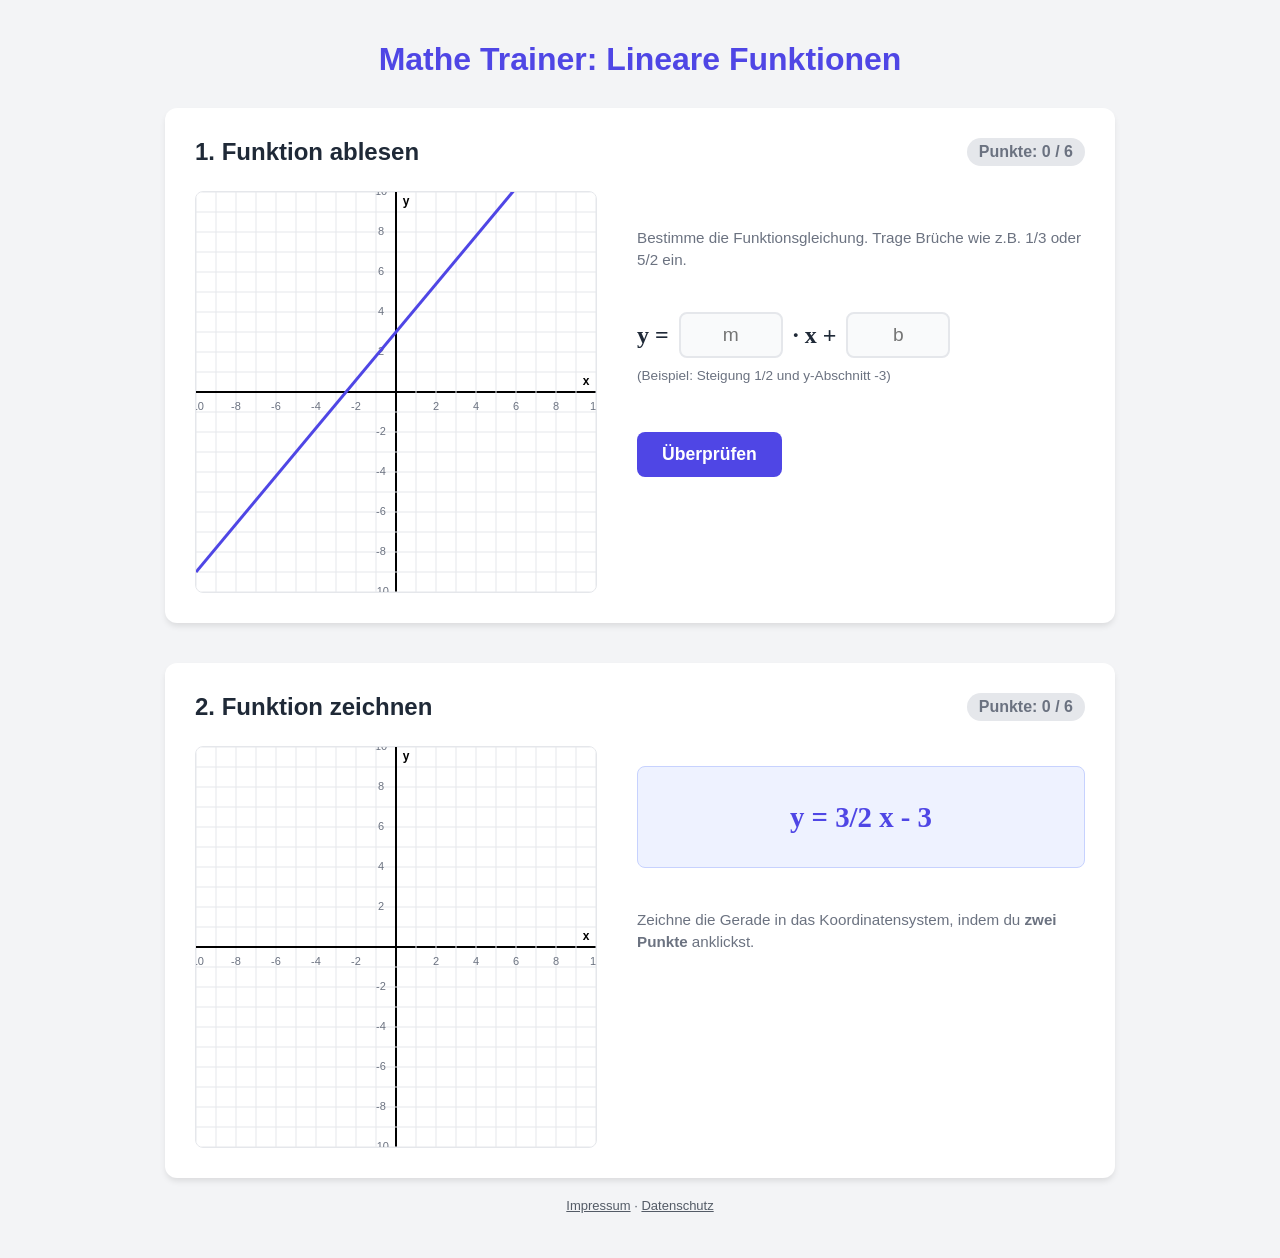
==== index.html @ e72c6e4b "Von Netlify übernommen, Impressum-Links ergänzt Co-Authored-By: Claude Opus 5.5 <noreply@anthropic.c" ====
<!DOCTYPE html>
<html lang="de">
<head>
    <meta charset="UTF-8">
    <meta name="viewport" content="width=device-width, initial-scale=1.0">
    <title>Lineare Funktionen Trainer</title>
    <style>
        :root {
            --primary: #4F46E5;
            --primary-hover: #4338ca;
            --success: #10B981;
            --bg-color: #F3F4F6;
            --card-bg: #FFFFFF;
            --text-main: #1F2937;
            --text-muted: #6B7280;
            --border-radius: 12px;
        }

        body {
            font-family: 'Segoe UI', Roboto, Helvetica, Arial, sans-serif;
            background-color: var(--bg-color);
            color: var(--text-main);
            margin: 0;
            padding: 20px;
            display: flex;
            flex-direction: column;
            align-items: center;
            min-height: 100vh;
        }

        h1 { margin-bottom: 30px; font-weight: 700; color: var(--primary); }

        .container {
            width: 100%;
            max-width: 950px;
            display: flex;
            flex-direction: column;
            gap: 40px;
        }

        /* --- Cards --- */
        .card {
            background: var(--card-bg);
            border-radius: var(--border-radius);
            box-shadow: 0 4px 6px -1px rgba(0, 0, 0, 0.1);
            padding: 30px;
            position: relative;
            overflow: hidden;
            transition: border-color 0.3s;
        }

        .card.completed { border: 3px solid var(--success); }
        .card.completed::after {
            content: '✓ Abgeschlossen';
            position: absolute;
            top: 20px;
            right: 20px;
            background: var(--success);
            color: white;
            padding: 5px 15px;
            border-radius: 20px;
            font-weight: bold;
        }

        .card-header {
            display: flex;
            justify-content: space-between;
            align-items: center;
            margin-bottom: 25px;
        }
        .card-title { font-size: 1.5rem; font-weight: 600; }
        .progress-indicator {
            font-weight: bold; color: var(--text-muted);
            background: #E5E7EB; padding: 5px 12px; border-radius: 20px;
        }

        /* --- Layout --- */
        .exercise-area {
            display: flex;
            flex-wrap: wrap;
            gap: 40px;
            justify-content: center;
            align-items: flex-start;
        }

        .canvas-container {
            border: 1px solid #E5E7EB;
            border-radius: 8px;
            background: white;
            cursor: crosshair;
            box-shadow: inset 0 0 10px rgba(0,0,0,0.02);
        }
        canvas { display: block; border-radius: 8px; }

        .controls {
            flex: 1;
            min-width: 300px;
            display: flex;
            flex-direction: column;
            gap: 25px;
            justify-content: center;
            padding-top: 20px;
        }

        /* --- Equation Inputs --- */
        .equation-wrapper {
            display: flex;
            align-items: center;
            justify-content: flex-start;
            gap: 10px;
            font-size: 1.5rem;
            font-weight: bold;
            font-family: 'Times New Roman', Times, serif;
            flex-wrap: wrap;
        }

        .input-box {
            width: 80px;
            padding: 10px;
            font-size: 1.2rem;
            text-align: center;
            border: 2px solid #E5E7EB;
            border-radius: 8px;
            background: #F9FAFB;
        }
        .input-box:focus {
            outline: none; border-color: var(--primary); background: white;
        }

        .btn {
            background-color: var(--primary);
            color: white;
            padding: 12px 25px;
            border: none;
            border-radius: 8px;
            font-size: 1.1rem;
            font-weight: 600;
            cursor: pointer;
            transition: all 0.2s;
            margin-top: 10px;
            align-self: flex-start;
        }
        .btn:hover { background-color: var(--primary-hover); transform: translateY(-1px); }
        .btn:active { transform: scale(0.98); }

        .feedback-msg { min-height: 24px; font-size: 1rem; font-weight: 600; margin-top: 10px;}
        .feedback-success { color: var(--success); }
        .feedback-error { color: #EF4444; }

        /* --- Task 2 Text --- */
        .task-display {
            font-family: 'Times New Roman', Times, serif; /* Mathematischer Look */
            background: #EEF2FF;
            color: var(--primary);
            padding: 20px;
            border-radius: 8px;
            font-size: 1.8rem; /* Größer für Brüche */
            text-align: center;
            font-weight: bold;
            border: 1px solid #C7D2FE;
            min-height: 60px;
            display: flex;
            align-items: center;
            justify-content: center;
        }
        
        /* Hilfsklasse für schöne Brüche im Text (optional, hier einfach per String gelöst) */
        .fraction-span {
            display: inline-block;
            text-align: center;
            vertical-align: middle;
            font-size: 0.9em;
        }

        .instruction { font-size: 0.95rem; color: var(--text-muted); line-height: 1.5; }

        /* --- Fireworks --- */
        #fireworks-canvas {
            position: fixed; top: 0; left: 0; width: 100%; height: 100%;
            pointer-events: none; z-index: 9999;
        }
    </style>
</head>
<body>

    <canvas id="fireworks-canvas"></canvas>

    <h1>Mathe Trainer: Lineare Funktionen</h1>

    <div class="container">
        
        <!-- TEIL 1: ABLESEN -->
        <div class="card" id="card-1">
            <div class="card-header">
                <div class="card-title">1. Funktion ablesen</div>
                <div class="progress-indicator">Punkte: <span id="score-1">0</span> / 6</div>
            </div>
            
            <div class="exercise-area">
                <div class="canvas-container">
                    <canvas id="canvas-1" width="400" height="400"></canvas>
                </div>

                <div class="controls">
                    <p class="instruction">Bestimme die Funktionsgleichung. Trage Brüche wie z.B. 1/3 oder 5/2 ein.</p>
                    
                    <div class="equation-wrapper">
                        <span>y = </span>
                        <input type="text" class="input-box" id="input-m" placeholder="m">
                        <span>· x + </span>
                        <input type="text" class="input-box" id="input-b" placeholder="b">
                    </div>
                    <p style="font-size: 0.85rem; color:#6B7280; margin-top:-15px;">
                        (Beispiel: Steigung 1/2 und y-Abschnitt -3)
                    </p>

                    <button class="btn" onclick="checkExercise1()">Überprüfen</button>
                    <div id="feedback-1" class="feedback-msg"></div>
                </div>
            </div>
        </div>

        <!-- TEIL 2: ZEICHNEN -->
        <div class="card" id="card-2">
            <div class="card-header">
                <div class="card-title">2. Funktion zeichnen</div>
                <div class="progress-indicator">Punkte: <span id="score-2">0</span> / 6</div>
            </div>

            <div class="exercise-area">
                <div class="controls" style="order: 2;">
                    <div class="task-display" id="task-2-display">y = ...</div>
                    <p class="instruction">
                        Zeichne die Gerade in das Koordinatensystem, indem du <strong>zwei Punkte</strong> anklickst.
                    </p>
                    <div id="feedback-2" class="feedback-msg"></div>
                </div>

                <div class="canvas-container" style="order: 1;">
                    <canvas id="canvas-2" width="400" height="400"></canvas>
                </div>
            </div>
        </div>

    </div>

    <script>
        /* --- KONFIGURATION & STATE --- */
        const TARGET_SCORE = 6; // Geändert auf 6

        const state = {
            ex1: { currentM: 0, currentB: 0, score: 0, completed: false },
            ex2: { currentM: 0, currentB: 0, score: 0, points: [], completed: false }
        };

        const CANVAS_SIZE = 400;
        const RANGE = 10; 
        const GRID_SIZE = CANVAS_SIZE / (RANGE * 2); 

        /* --- HELFER FUNKTIONEN --- */
        
        // Findet den größten gemeinsamen Teiler (für Bruch-Vereinfachung)
        function gcd(a, b) {
            return b === 0 ? a : gcd(b, a % b);
        }

        function parseInput(str) {
            if(!str) return NaN;
            str = str.replace(',', '.').replace(/\s/g, '');
            if (str.includes('/')) {
                const parts = str.split('/');
                if (parts.length === 2) {
                    const num = parseFloat(parts[0]);
                    const den = parseFloat(parts[1]);
                    if (den !== 0) return num / den;
                }
            }
            return parseFloat(str);
        }

        function toPixel(x, y) {
            return {
                x: (x + RANGE) * GRID_SIZE,
                y: (RANGE - y) * GRID_SIZE
            };
        }

        function toMath(px, py) {
            return {
                x: (px / GRID_SIZE) - RANGE,
                y: RANGE - (py / GRID_SIZE)
            };
        }

        /* --- GENERATOR FUNKTION --- */
        // Erzeugt zufällige m und b Werte
        // m wird als Objekt { val: float, num: int, den: int } zurückgegeben
        function generateRandomFunctionParams() {
            // b: Ganzzahl zwischen -5 und 5
            const b = Math.floor(Math.random() * 11) - 5; 

            // m: Echter Bruchgenerator für Zufall
            let num, den;
            
            // Wir wollen keine Steigung 0, und wir wollen nicht nur Integer.
            // Zähler: -6 bis 6 (ohne 0)
            do {
                num = Math.floor(Math.random() * 13) - 6; 
            } while (num === 0);

            // Nenner: 1 bis 5 (für halbwegs "schöne" Brüche, aber zufällig)
            den = Math.floor(Math.random() * 5) + 1;

            // Bruch kürzen
            const common = gcd(Math.abs(num), den);
            num = num / common;
            den = den / common;

            // Prüfen, ob die Funktion "zeichenbar" ist (nicht zu steil und weit weg)
            // Teste bei x=4 und x=-4
            const mVal = num / den;
            if (Math.abs(mVal * 4 + b) > 12) {
                // Wenn es zu steil ist, Rekursion (neu würfeln)
                return generateRandomFunctionParams();
            }

            return {
                m: mVal,
                mNum: num,
                mDen: den,
                b: b
            };
        }

        /* --- ZEICHNEN --- */

        function drawGrid(ctx) {
            ctx.clearRect(0, 0, CANVAS_SIZE, CANVAS_SIZE);
            ctx.fillStyle = "white";
            ctx.fillRect(0,0, CANVAS_SIZE, CANVAS_SIZE);

            ctx.lineWidth = 1;
            ctx.textAlign = "center";
            ctx.textBaseline = "middle";
            ctx.font = "11px Arial";

            for (let i = 0; i <= 2 * RANGE; i++) {
                const pos = i * GRID_SIZE;
                const value = i - RANGE;

                // Vertikal
                if (value === 0) ctx.strokeStyle = "#000000"; 
                else ctx.strokeStyle = "#E5E7EB"; 
                ctx.lineWidth = value === 0 ? 2 : 1;

                ctx.beginPath(); ctx.moveTo(pos, 0); ctx.lineTo(pos, CANVAS_SIZE); ctx.stroke();

                if (value !== 0 && value % 2 === 0) {
                    ctx.fillStyle = "#6B7280";
                    ctx.fillText(value, pos, CANVAS_SIZE/2 + 15);
                }

                // Horizontal
                if (value === 0) ctx.strokeStyle = "#000000"; 
                else ctx.strokeStyle = "#E5E7EB";
                ctx.lineWidth = value === 0 ? 2 : 1;

                ctx.beginPath(); ctx.moveTo(0, pos); ctx.lineTo(CANVAS_SIZE, pos); ctx.stroke();

                let mathY = RANGE - i;
                if (mathY !== 0 && mathY % 2 === 0) {
                    ctx.fillStyle = "#6B7280";
                    ctx.fillText(mathY, CANVAS_SIZE/2 - 15, pos);
                }
            }

            ctx.fillStyle = "black";
            ctx.font = "bold 12px Arial";
            ctx.fillText("y", CANVAS_SIZE/2 + 10, 10);
            ctx.fillText("x", CANVAS_SIZE - 10, CANVAS_SIZE/2 - 10);
        }

        function drawLineGraph(ctx, m, b, color = "#4F46E5", thickness = 3) {
            ctx.strokeStyle = color;
            ctx.lineWidth = thickness;
            ctx.beginPath();
            
            let p1 = toPixel(-RANGE, m * (-RANGE) + b);
            let p2 = toPixel(RANGE, m * RANGE + b);

            ctx.moveTo(p1.x, p1.y);
            ctx.lineTo(p2.x, p2.y);
            ctx.stroke();
        }

        function drawPoint(ctx, x, y, color="#EF4444") {
            const p = toPixel(x, y);
            ctx.fillStyle = color;
            ctx.beginPath();
            ctx.arc(p.x, p.y, 5, 0, Math.PI * 2);
            ctx.fill();
            ctx.strokeStyle = "white"; ctx.lineWidth = 2; ctx.stroke();
        }

        /* --- AUFGABE 1 --- */

        function initExercise1() {
            if (state.ex1.completed) return;

            const ctx = document.getElementById('canvas-1').getContext('2d');
            drawGrid(ctx);

            const params = generateRandomFunctionParams();
            state.ex1.currentM = params.m;
            state.ex1.currentB = params.b;

            drawLineGraph(ctx, params.m, params.b);
            
            document.getElementById('input-m').value = '';
            document.getElementById('input-b').value = '';
            document.getElementById('feedback-1').textContent = '';
        }

        function checkExercise1() {
            if (state.ex1.completed) return;

            const inputM = parseInput(document.getElementById('input-m').value);
            const inputB = parseInput(document.getElementById('input-b').value);
            const feedback = document.getElementById('feedback-1');

            if (isNaN(inputM) || isNaN(inputB)) {
                feedback.className = "feedback-msg feedback-error";
                feedback.textContent = "Bitte Zahlen oder Brüche (z.B. 1/2) eingeben.";
                return;
            }

            const epsilon = 0.05;
            const mCorrect = Math.abs(inputM - state.ex1.currentM) < epsilon;
            const bCorrect = Math.abs(inputB - state.ex1.currentB) < epsilon;

            if (mCorrect && bCorrect) {
                state.ex1.score++;
                document.getElementById('score-1').textContent = state.ex1.score;
                feedback.className = "feedback-msg feedback-success";
                feedback.textContent = "Richtig!";
                
                if (state.ex1.score >= TARGET_SCORE) {
                    state.ex1.completed = true;
                    document.getElementById('card-1').classList.add('completed');
                    feedback.textContent = "Fertig! Weiter zu Aufgabe 2.";
                    document.getElementById('input-m').disabled = true;
                    document.getElementById('input-b').disabled = true;
                    checkVictory();
                } else {
                    setTimeout(() => initExercise1(), 1200);
                }
            } else {
                feedback.className = "feedback-msg feedback-error";
                feedback.textContent = "Leider falsch.";
            }
        }

        /* --- AUFGABE 2 --- */

        function initExercise2() {
            if (state.ex2.completed) return;

            const ctx = document.getElementById('canvas-2').getContext('2d');
            drawGrid(ctx);
            state.ex2.points = [];

            const params = generateRandomFunctionParams();
            state.ex2.currentM = params.m;
            state.ex2.currentB = params.b;

            // --- String Formatierung für Bruchdarstellung ---
            const mNum = params.mNum;
            const mDen = params.mDen;
            const b = params.b;

            let term = "";

            // Steigungsterm bauen
            let mStr = "";
            
            // Fallunterscheidung für saubere Anzeige
            if (mDen === 1) {
                // Ganze Zahl
                if (mNum === 1) mStr = "x";
                else if (mNum === -1) mStr = "-x";
                else mStr = `${mNum}x`;
            } else {
                // Bruch
                let sign = "";
                let absNum = Math.abs(mNum);
                if (mNum < 0) sign = "-";
                // Darstellung: - 5/2 x
                mStr = `${sign} ${absNum}/${mDen} x`;
            }

            // b hinzufügen
            if (b === 0) {
                term = mStr;
            } else if (b > 0) {
                term = `${mStr} + ${b}`;
            } else {
                term = `${mStr} - ${Math.abs(b)}`;
            }

            // Leerzeichen säubern (z.B. am Anfang)
            term = term.trim();
            if (term.startsWith("+")) term = term.substring(1).trim();

            document.getElementById('task-2-display').textContent = `y = ${term}`;
            document.getElementById('feedback-2').textContent = '';
        }

        const canvas2 = document.getElementById('canvas-2');
        
        canvas2.addEventListener('mousedown', function(e) {
            if (state.ex2.completed) return;
            if (state.ex2.points.length >= 2) return; 

            const rect = canvas2.getBoundingClientRect();
            const px = e.clientX - rect.left;
            const py = e.clientY - rect.top;
            let mathCoords = toMath(px, py);

            let snapX = Math.round(mathCoords.x * 2) / 2;
            let snapY = Math.round(mathCoords.y * 2) / 2;

            state.ex2.points.push({x: snapX, y: snapY});
            const ctx = canvas2.getContext('2d');
            drawPoint(ctx, snapX, snapY);

            if (state.ex2.points.length === 2) {
                evaluateExercise2();
            }
        });

        function evaluateExercise2() {
            const p1 = state.ex2.points[0];
            const p2 = state.ex2.points[1];
            const ctx = document.getElementById('canvas-2').getContext('2d');
            const feedback = document.getElementById('feedback-2');

            if (p2.x === p1.x) {
                feedback.className = "feedback-msg feedback-error";
                feedback.textContent = "Keine Funktion (senkrechte Linie).";
                setTimeout(() => initExercise2(), 1500);
                return;
            }

            let mUser = (p2.y - p1.y) / (p2.x - p1.x);
            let bUser = p1.y - mUser * p1.x;

            drawLineGraph(ctx, mUser, bUser, "#F59E0B"); 

            const epsilon = 0.05;
            const correct = Math.abs(mUser - state.ex2.currentM) < epsilon && Math.abs(bUser - state.ex2.currentB) < epsilon;

            if (correct) {
                drawLineGraph(ctx, mUser, bUser, "#10B981", 4);
                state.ex2.score++;
                document.getElementById('score-2').textContent = state.ex2.score;
                feedback.className = "feedback-msg feedback-success";
                feedback.textContent = "Hervorragend!";

                if (state.ex2.score >= TARGET_SCORE) {
                    state.ex2.completed = true;
                    document.getElementById('card-2').classList.add('completed');
                    feedback.textContent = "Alle Aufgaben gelöst!";
                    checkVictory();
                } else {
                    setTimeout(() => initExercise2(), 1200);
                }
            } else {
                feedback.className = "feedback-msg feedback-error";
                feedback.textContent = "Falsch. Hier ist die Lösung (Rot).";
                drawLineGraph(ctx, state.ex2.currentM, state.ex2.currentB, "#EF4444", 2);
                setTimeout(() => initExercise2(), 3000);
            }
        }

        /* --- FIREWORKS --- */
        function checkVictory() {
            if (state.ex1.completed && state.ex2.completed) {
                startFireworks();
            }
        }

        function startFireworks() {
            const canvas = document.getElementById('fireworks-canvas');
            const ctx = canvas.getContext('2d');
            canvas.width = window.innerWidth;
            canvas.height = window.innerHeight;
            
            let particles = [];
            function Particle(x, y, color) {
                this.x = x; this.y = y; this.color = color;
                const angle = Math.random() * Math.PI * 2;
                const speed = Math.random() * 6 + 2;
                this.vx = Math.cos(angle) * speed;
                this.vy = Math.sin(angle) * speed;
                this.alpha = 1; this.decay = Math.random() * 0.015 + 0.005;
                this.gravity = 0.05;
            }
            Particle.prototype.update = function() {
                this.x += this.vx; this.y += this.vy;
                this.vy += this.gravity; this.alpha -= this.decay;
            }
            Particle.prototype.draw = function() {
                ctx.save(); ctx.globalAlpha = this.alpha; ctx.fillStyle = this.color;
                ctx.beginPath(); ctx.arc(this.x, this.y, 3, 0, Math.PI * 2); ctx.fill(); ctx.restore();
            }
            function createFirework() {
                const x = Math.random() * canvas.width;
                const y = Math.random() * (canvas.height * 0.6);
                const colors = ['#FCD34D', '#EF4444', '#10B981', '#3B82F6', '#8B5CF6'];
                const color = colors[Math.floor(Math.random() * colors.length)];
                for (let i = 0; i < 60; i++) particles.push(new Particle(x, y, color));
            }
            function loop() {
                ctx.clearRect(0, 0, canvas.width, canvas.height);
                if (Math.random() < 0.03) createFirework();
                for (let i = particles.length - 1; i >= 0; i--) {
                    particles[i].update();
                    particles[i].draw();
                    if (particles[i].alpha <= 0) particles.splice(i, 1);
                }
                requestAnimationFrame(loop);
            }
            loop();
            const h1 = document.querySelector('h1');
            h1.innerHTML = "🎉 GLÜCKWUNSCH! 🎉";
            h1.style.color = "#10B981";
            h1.style.transform = "scale(1.1)";
            h1.style.transition = "0.5s";
        }

        /* --- INIT --- */
        window.onload = function() {
            initExercise1();
            initExercise2();
        };

        window.addEventListener('resize', () => {
            document.getElementById('fireworks-canvas').width = window.innerWidth;
            document.getElementById('fireworks-canvas').height = window.innerHeight;
        });

    </script>
<!-- rechtliches --><style>.erik-recht{font:13px/1.5 -apple-system,BlinkMacSystemFont,"Segoe UI",Roboto,sans-serif;text-align:center;padding:18px 12px 22px;opacity:.75}.erik-recht a{color:inherit}@media print{.erik-recht{display:none}}</style><footer class="erik-recht"><a href="https://erikdahlmann.github.io/impressum.html">Impressum</a> · <a href="https://erikdahlmann.github.io/datenschutz.html">Datenschutz</a></footer><!-- /rechtliches --></body>
</html>
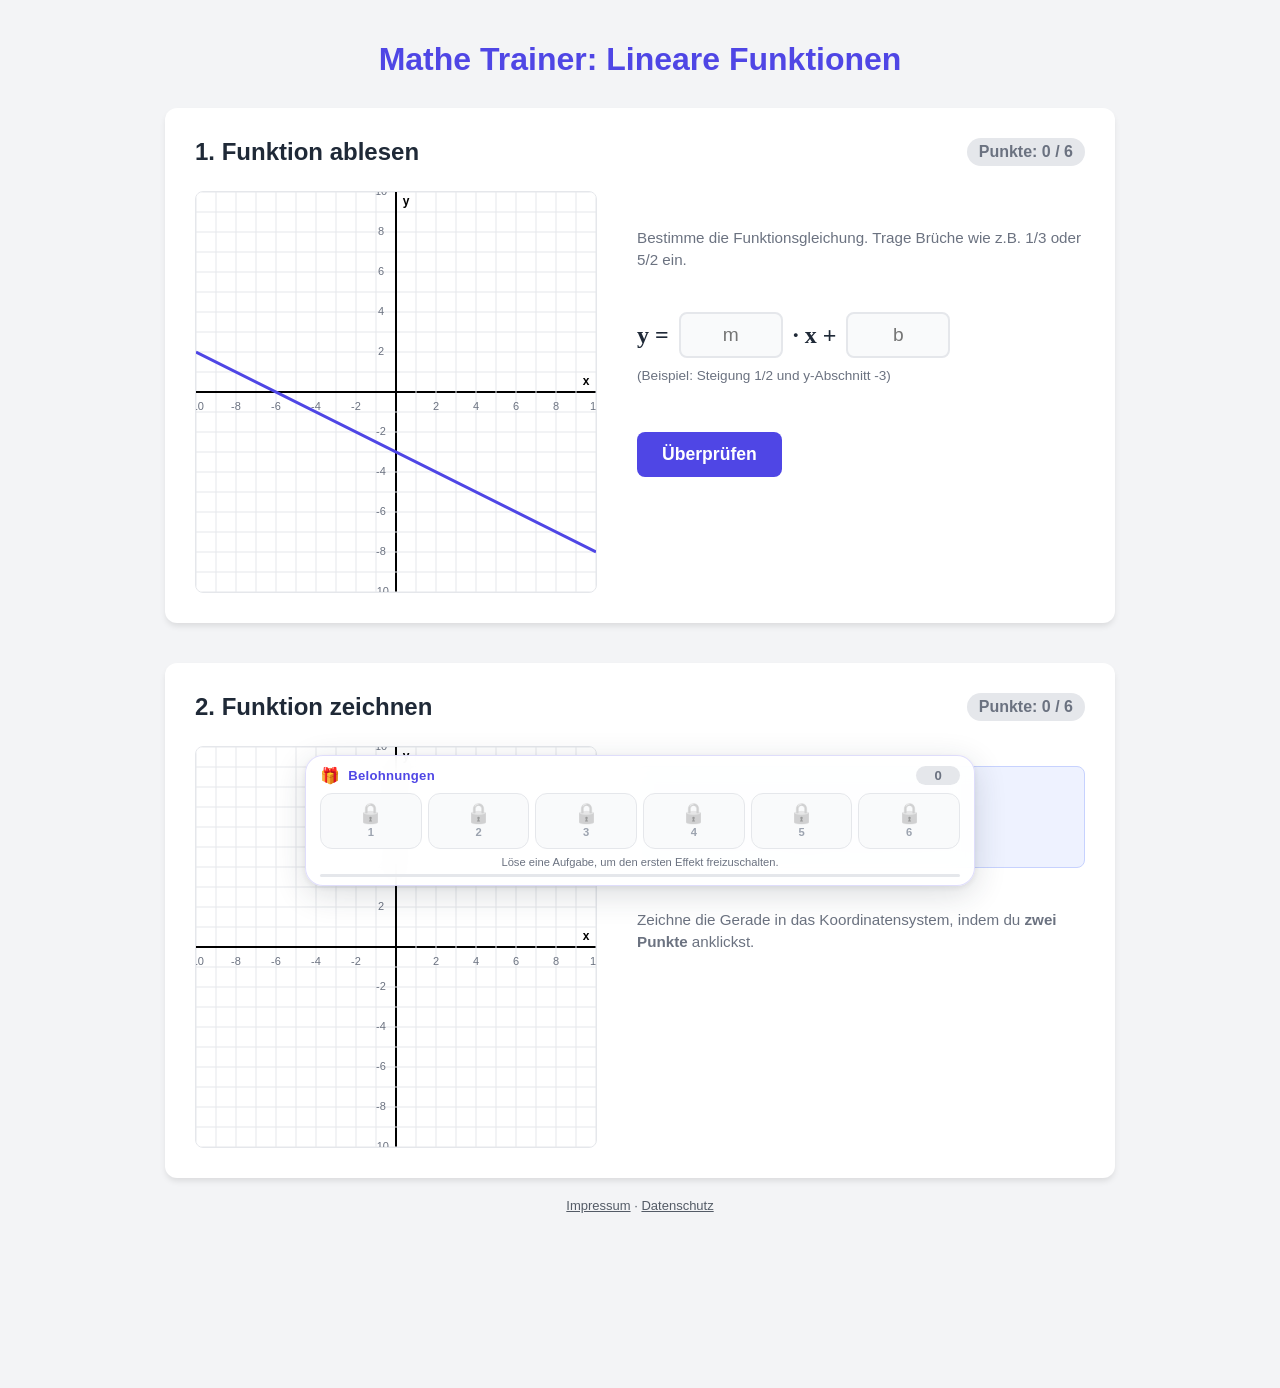
==== commit e748cb0f: "Belohnungs-Effekte für richtig gelöste Aufgaben Jede richtige Aufgabe gibt eine Spielmarke und schal" ====
--- a/index.html
+++ b/index.html
@@ -180,6 +180,8 @@
             pointer-events: none; z-index: 9999;
         }
     </style>
+    <!-- Belohnungs-Effekte -->
+    <link rel="stylesheet" href="belohnungen.css">
 </head>
 <body>
 
@@ -443,6 +445,7 @@
                 document.getElementById('score-1').textContent = state.ex1.score;
                 feedback.className = "feedback-msg feedback-success";
                 feedback.textContent = "Richtig!";
+                if (window.Belohnung) Belohnung.gewonnen();
                 
                 if (state.ex1.score >= TARGET_SCORE) {
                     state.ex1.completed = true;
@@ -565,6 +568,7 @@
                 document.getElementById('score-2').textContent = state.ex2.score;
                 feedback.className = "feedback-msg feedback-success";
                 feedback.textContent = "Hervorragend!";
+                if (window.Belohnung) Belohnung.gewonnen();
 
                 if (state.ex2.score >= TARGET_SCORE) {
                     state.ex2.completed = true;
@@ -650,5 +654,9 @@
         });
 
     </script>
+<!-- Belohnungs-Effekte -->
+<script src="html2canvas.min.js"></script>
+<script src="belohnungen.js"></script>
+
 <!-- rechtliches --><style>.erik-recht{font:13px/1.5 -apple-system,BlinkMacSystemFont,"Segoe UI",Roboto,sans-serif;text-align:center;padding:18px 12px 22px;opacity:.75}.erik-recht a{color:inherit}@media print{.erik-recht{display:none}}</style><footer class="erik-recht"><a href="https://erikdahlmann.github.io/impressum.html">Impressum</a> · <a href="https://erikdahlmann.github.io/datenschutz.html">Datenschutz</a></footer><!-- /rechtliches --></body>
 </html>
--- a/belohnungen.css
+++ b/belohnungen.css
@@ -0,0 +1,163 @@
+/* ============================================================
+   Belohnungs-Effekte – Aussehen
+   Eigener Namensraum "bel-", damit die Seite unberührt bleibt.
+   ============================================================ */
+
+/* Platz schaffen, damit die Leiste keinen Inhalt verdeckt */
+body{ padding-bottom:150px; }
+@media (max-width:560px){ body{ padding-bottom:130px; } }
+
+#bel-leiste{
+  position:fixed; left:50%; bottom:14px; transform:translateX(-50%);
+  z-index:99998;
+  background:rgba(255,255,255,.93);
+  backdrop-filter:blur(12px) saturate(1.3);
+  -webkit-backdrop-filter:blur(12px) saturate(1.3);
+  border:1px solid rgba(79,70,229,.18);
+  border-radius:18px;
+  box-shadow:0 8px 32px rgba(31,41,55,.16), 0 2px 6px rgba(31,41,55,.08);
+  padding:10px 14px 8px;
+  font-family:'Segoe UI',Roboto,Helvetica,Arial,sans-serif;
+  width:min(640px, calc(100vw - 16px));
+  transition:transform .3s cubic-bezier(.2,.9,.3,1.3), box-shadow .3s;
+}
+#bel-leiste.wink{ transform:translateX(-50%) translateY(-8px) scale(1.03); }
+#bel-leiste.arbeitet{ opacity:.6; }
+
+.bel-kopf{
+  display:flex; align-items:center; gap:8px;
+  font-size:.82rem; font-weight:700; color:#4F46E5;
+  letter-spacing:.02em; margin-bottom:8px;
+}
+.bel-stern{ font-size:1rem; }
+.bel-text{ flex:1; }
+.bel-marken{
+  font-variant-numeric:tabular-nums; font-weight:800;
+  background:#E5E7EB; color:#6B7280;
+  min-width:1.6rem; text-align:center;
+  padding:2px 9px; border-radius:999px; font-size:.82rem;
+  transition:background .25s, color .25s, transform .25s;
+}
+.bel-marken.hat{ background:#10B981; color:#fff; transform:scale(1.08); }
+
+.bel-knoepfe{ display:flex; gap:6px; flex-wrap:wrap; justify-content:center; }
+
+.bel-knopf{
+  flex:1 1 0; min-width:0;
+  display:flex; flex-direction:column; align-items:center; gap:2px;
+  padding:8px 6px 7px;
+  border:1px solid #E5E7EB; border-radius:12px;
+  background:#F9FAFB; color:#9CA3AF;
+  font-family:inherit; font-size:.7rem; font-weight:600;
+  cursor:not-allowed; min-height:56px;
+  transition:transform .15s, background .2s, border-color .2s, box-shadow .2s;
+}
+.bel-knopf .bel-symbol{ font-size:1.25rem; line-height:1.1; filter:grayscale(1); opacity:.5; }
+.bel-knopf.offen{ color:#1F2937; border-color:#C7D2FE; background:#fff; }
+.bel-knopf.offen .bel-symbol{ filter:none; opacity:1; }
+.bel-knopf.offen:not([disabled]){ cursor:pointer; }
+.bel-knopf.offen:not([disabled]):hover{
+  background:#EEF2FF; border-color:#4F46E5; transform:translateY(-3px);
+  box-shadow:0 6px 16px rgba(79,70,229,.2);
+}
+.bel-knopf.offen:not([disabled]):active{ transform:translateY(-1px) scale(.97); }
+.bel-knopf:focus-visible{ outline:3px solid #F59E0B; outline-offset:2px; }
+.bel-knopf[disabled].offen{ opacity:.55; }
+
+@keyframes bel-pulsiert{
+  0%,100%{ transform:scale(1); box-shadow:0 0 0 0 rgba(16,185,129,.55); }
+  50%    { transform:scale(1.09); box-shadow:0 0 0 12px rgba(16,185,129,0); }
+}
+.bel-knopf.pulsiert{ animation:bel-pulsiert .9s ease-in-out 2; border-color:#10B981; }
+
+.bel-fuss{
+  margin-top:7px; text-align:center; font-size:.7rem; color:#6B7280;
+  min-height:1.1em;
+}
+.bel-balken{
+  height:3px; margin-top:6px; border-radius:2px;
+  background:#E5E7EB; overflow:hidden;
+}
+.bel-balken i{
+  display:block; height:100%; border-radius:2px;
+  background:linear-gradient(90deg,#4F46E5,#10B981);
+  transform:scaleX(0); transform-origin:0 50%;
+}
+
+/* ---------- Meldung beim Freischalten ---------- */
+.bel-meldung{
+  position:fixed; left:50%; top:22px; transform:translate(-50%,-18px);
+  z-index:99999; max-width:min(420px, calc(100vw - 24px));
+  background:#1F2937; color:#fff;
+  padding:12px 18px; border-radius:14px;
+  font-family:'Segoe UI',Roboto,Helvetica,Arial,sans-serif;
+  font-size:.88rem; line-height:1.45; text-align:center;
+  box-shadow:0 10px 34px rgba(0,0,0,.3);
+  opacity:0; transition:opacity .35s, transform .35s cubic-bezier(.2,.9,.3,1.3);
+  pointer-events:none;
+}
+.bel-meldung.da{ opacity:1; transform:translate(-50%,0); }
+.bel-meldung.neu{ background:linear-gradient(135deg,#4F46E5,#10B981); }
+.bel-meldung.fehler{ background:#B91C1C; }
+.bel-meldung b{ font-size:1rem; }
+
+/* ---------- Bühne ---------- */
+#bel-schicht{
+  position:fixed; inset:0; z-index:99995;
+  touch-action:none; opacity:1; transition:opacity .3s;
+}
+#bel-schicht.weg{ opacity:0; }
+#bel-leinwand{ position:absolute; left:0; top:0; display:block; }
+
+/* Während eines Leinwand-Effekts bleibt vom echten Seiteninhalt nichts
+   stehen – nur Bühne und Leiste. */
+body.bel-versteckt > *:not(#bel-schicht):not(#bel-leiste):not(.bel-meldung){
+  visibility:hidden !important;
+}
+
+#bel-stopp{
+  position:absolute; right:14px; top:14px; z-index:2;
+  padding:8px 16px; border:0; border-radius:999px;
+  background:rgba(31,41,55,.82); color:#fff;
+  font-family:'Segoe UI',Roboto,Helvetica,Arial,sans-serif;
+  font-size:.82rem; font-weight:700; cursor:pointer;
+  box-shadow:0 4px 14px rgba(0,0,0,.25);
+}
+#bel-stopp:hover{ background:#1F2937; }
+#bel-stopp:focus-visible{ outline:3px solid #F59E0B; outline-offset:2px; }
+
+#bel-uhr{
+  position:absolute; left:14px; top:14px; z-index:2;
+  width:44px; height:44px; pointer-events:none;
+}
+#bel-uhr svg{ width:44px; height:44px; transform:rotate(-90deg); }
+#bel-uhr circle{ fill:rgba(31,41,55,.55); stroke:rgba(255,255,255,.3); stroke-width:3; }
+#bel-uhr #bel-uhr-ring{ fill:none; stroke:#10B981; stroke-width:3; stroke-linecap:round; }
+#bel-uhr span{
+  position:absolute; inset:0; display:grid; place-items:center;
+  color:#fff; font-family:'Segoe UI',Roboto,sans-serif;
+  font-size:.95rem; font-weight:800;
+}
+
+@media (max-width:560px){
+  /* Platz schaffen, damit die Leiste keinen Inhalt verdeckt */
+body{ padding-bottom:150px; }
+@media (max-width:560px){ body{ padding-bottom:130px; } }
+
+#bel-leiste{ bottom:6px; padding:8px 10px 6px; border-radius:14px; }
+  .bel-knopf{ flex:1 1 0; min-width:0; font-size:.6rem; padding:6px 3px; min-height:50px; }
+  .bel-knopf .bel-name{ display:none; }
+  .bel-knopf .bel-symbol{ font-size:1.35rem; }
+  .bel-fuss{ font-size:.66rem; }
+}
+
+@media print{ #bel-leiste,#bel-schicht,.bel-meldung{ display:none !important; } }
+
+/* Während der Schwerkraft verschwinden die Kartenflächen, damit die
+   herausfallenden Teile frei im Raum purzeln. */
+.card.bel-leer{
+  background:transparent !important;
+  box-shadow:none !important;
+  border-color:transparent !important;
+}
+.card.bel-leer::after{ display:none !important; }
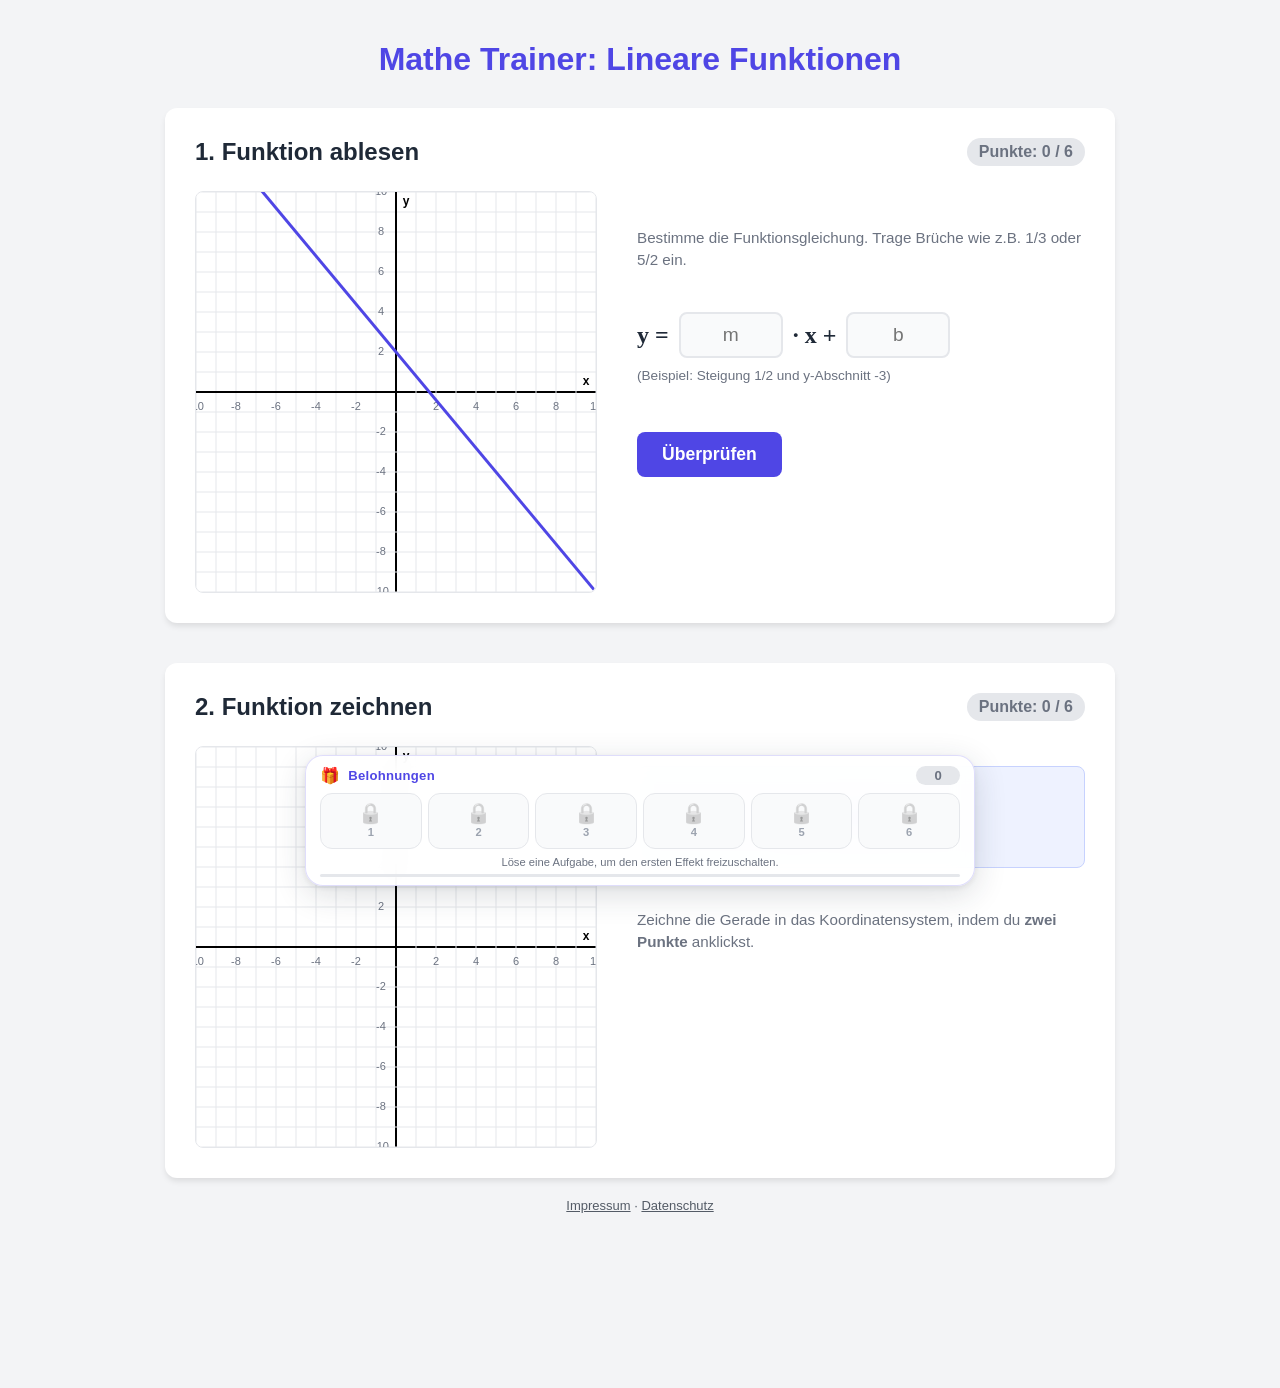
==== commit 11ca1a74: "Links auf eigene Domain dm-pkg.de umgestellt Co-Authored-By: Claude Opus 5 <noreply@anthropic.com>" ====
--- a/index.html
+++ b/index.html
@@ -658,5 +658,5 @@
 <script src="html2canvas.min.js"></script>
 <script src="belohnungen.js"></script>
 
-<!-- rechtliches --><style>.erik-recht{font:13px/1.5 -apple-system,BlinkMacSystemFont,"Segoe UI",Roboto,sans-serif;text-align:center;padding:18px 12px 22px;opacity:.75}.erik-recht a{color:inherit}@media print{.erik-recht{display:none}}</style><footer class="erik-recht"><a href="https://erikdahlmann.github.io/impressum.html">Impressum</a> · <a href="https://erikdahlmann.github.io/datenschutz.html">Datenschutz</a></footer><!-- /rechtliches --></body>
+<!-- rechtliches --><style>.erik-recht{font:13px/1.5 -apple-system,BlinkMacSystemFont,"Segoe UI",Roboto,sans-serif;text-align:center;padding:18px 12px 22px;opacity:.75}.erik-recht a{color:inherit}@media print{.erik-recht{display:none}}</style><footer class="erik-recht"><a href="https://dm-pkg.de/impressum.html">Impressum</a> · <a href="https://dm-pkg.de/datenschutz.html">Datenschutz</a></footer><!-- /rechtliches --></body>
 </html>
